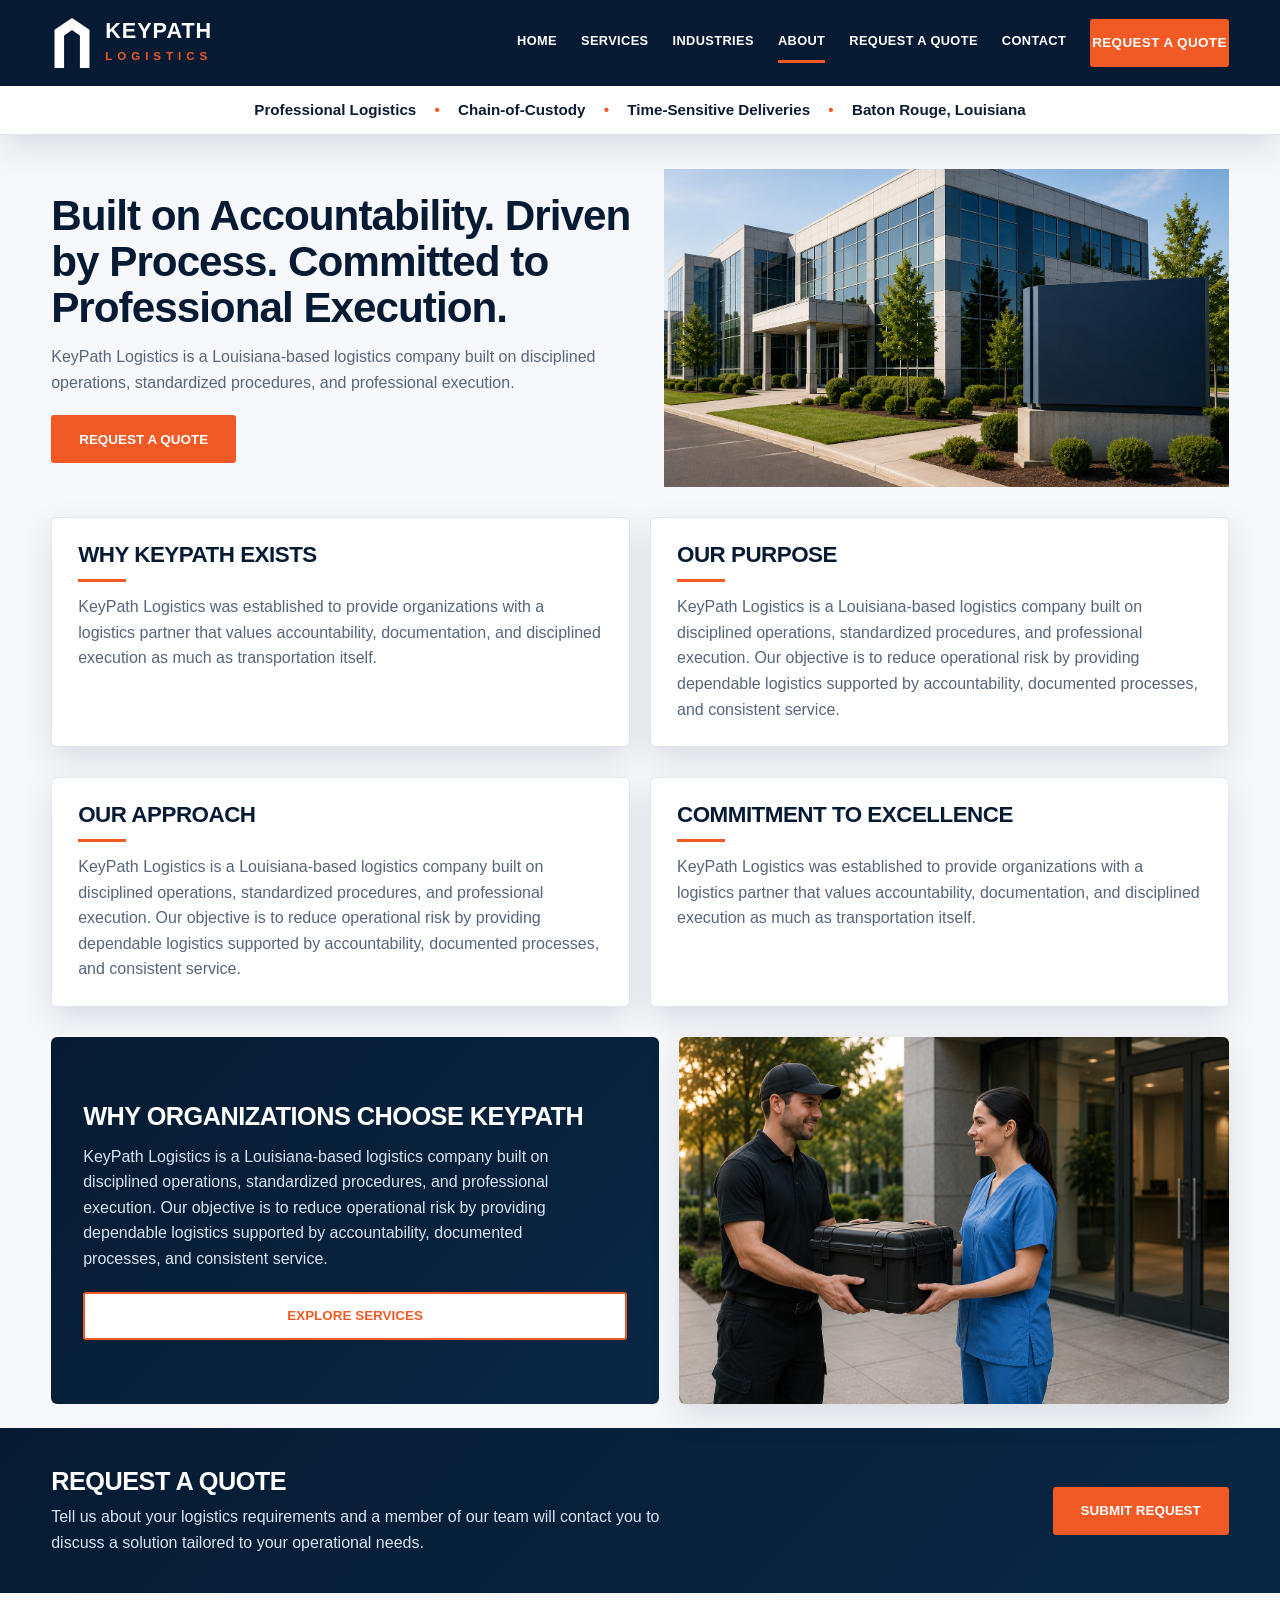
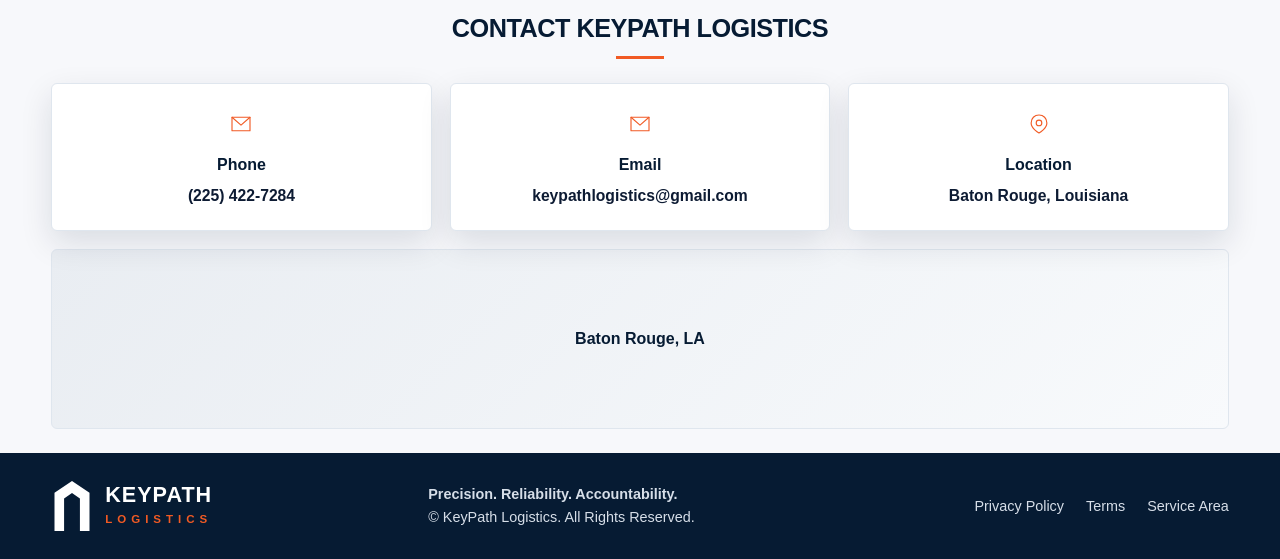
==== about.html @ 50ae0777 "Initial KeyPath Logistics website" ====
<!DOCTYPE html>
<html lang="en">
<head><meta charset="UTF-8"><meta name="viewport" content="width=device-width, initial-scale=1.0"><meta name="description" content="Learn about KeyPath Logistics, our purpose, disciplined approach, and commitment to professional execution."><link rel="canonical" href="about.html"><link rel="icon" href="assets/logo/keypath-icon.svg" type="image/svg+xml"><title>About | KeyPath Logistics</title><link rel="stylesheet" href="assets/css/styles.css"></head>
<body>
<header class="topbar"><div class="container nav"><a class="brand" href="index.html"><img src="assets/logo/keypath-icon.svg" alt="KeyPath Logistics"><span><strong>KEYPATH</strong><small>LOGISTICS</small></span></a><nav class="menu" aria-label="Primary navigation"><a href="index.html">Home</a><a href="services.html">Services</a><a href="industries.html">Industries</a><a class="active" href="about.html">About</a><a href="quote.html">Request a Quote</a><a href="contact.html">Contact</a><a class="btn primary" href="quote.html">Request a Quote</a></nav></div><div class="trust">Professional Logistics <span>•</span> Chain-of-Custody <span>•</span> Time-Sensitive Deliveries <span>•</span> Baton Rouge, Louisiana</div></header>
<main>
<section class="page-hero about-hero"><div class="container page-hero-grid"><div class="page-hero-copy"><h1>Built on Accountability. Driven by Process. Committed to Professional Execution.</h1><p>KeyPath Logistics is a Louisiana-based logistics company built on disciplined operations, standardized procedures, and professional execution.</p><a class="btn primary" href="quote.html">Request a Quote</a></div><div class="page-hero-media"><img src="assets/images/Hero-contact.jpg" alt="KeyPath logistics operations" loading="eager" decoding="async"></div></div></section>
<section class="section about-intro"><div class="container about-grid"><article class="about-card"><h2>Why KeyPath Exists</h2><p>KeyPath Logistics was established to provide organizations with a logistics partner that values accountability, documentation, and disciplined execution as much as transportation itself.</p></article><article class="about-card"><h2>Our Purpose</h2><p>KeyPath Logistics is a Louisiana-based logistics company built on disciplined operations, standardized procedures, and professional execution. Our objective is to reduce operational risk by providing dependable logistics supported by accountability, documented processes, and consistent service.</p></article></div></section>
<section class="section light about-approach"><div class="container about-grid"><article class="about-card"><h2>Our Approach</h2><p>KeyPath Logistics is a Louisiana-based logistics company built on disciplined operations, standardized procedures, and professional execution. Our objective is to reduce operational risk by providing dependable logistics supported by accountability, documented processes, and consistent service.</p></article><article class="about-card"><h2>Commitment to Excellence</h2><p>KeyPath Logistics was established to provide organizations with a logistics partner that values accountability, documentation, and disciplined execution as much as transportation itself.</p></article></div></section>
<section class="section about-choose"><div class="container about-choose-grid"><div class="about-quote-panel"><h2>Why Organizations Choose KeyPath</h2><p>KeyPath Logistics is a Louisiana-based logistics company built on disciplined operations, standardized procedures, and professional execution. Our objective is to reduce operational risk by providing dependable logistics supported by accountability, documented processes, and consistent service.</p><a class="btn outline" href="services.html">Explore Services</a></div><div class="about-visual-block"><!-- TODO: Replace with approved local asset --><img src="assets/images/Hero-home.jpg" alt="KeyPath logistics support" loading="lazy" decoding="async"></div></div></section>
<section class="cta-band"><div class="container cta-flex"><div><h2>Request a Quote</h2><p>Tell us about your logistics requirements and a member of our team will contact you to discuss a solution tailored to your operational needs.</p></div><a class="btn primary" href="quote.html">Submit Request</a></div></section>
<section class="section tight contact-section"><div class="container"><h2>Contact KeyPath Logistics</h2><div class="contact-cards"><div class="contact-card"><div class="icon"><svg viewBox="0 0 64 64" aria-hidden="true"><path d="M16 20h32v24H16z"/><path d="M16 20l16 14 16-14"/></svg></div><h3>Phone</h3><p>(225) 422-7284</p></div><div class="contact-card"><div class="icon"><svg viewBox="0 0 64 64" aria-hidden="true"><path d="M16 20h32v24H16z"/><path d="M16 20l16 14 16-14"/></svg></div><h3>Email</h3><p>keypathlogistics@gmail.com</p></div><div class="contact-card"><div class="icon"><svg viewBox="0 0 64 64" aria-hidden="true"><path d="M32 16c-8 0-14 6-14 14 0 10 14 18 14 18s14-8 14-18c0-8-6-14-14-14z"/><circle cx="32" cy="30" r="5"/></svg></div><h3>Location</h3><p>Baton Rouge, Louisiana</p></div></div><div class="map">Baton Rouge, LA</div></div></section>
</main>
<footer class="footer"><div class="container footer-grid"><a class="brand" href="index.html"><img src="assets/logo/keypath-icon.svg" alt="KeyPath Logistics"><span><strong>KEYPATH</strong><small>LOGISTICS</small></span></a><p><strong>Precision. Reliability. Accountability.</strong><br>© KeyPath Logistics. All Rights Reserved.</p><div class="footer-links"><span>Privacy Policy</span><span>Terms</span><span>Service Area</span></div></div></footer>
</body>
</html>
---- assets/css/styles.css ----
:root{
  --navy:#061b33;
  --navy2:#092744;
  --orange:#f15a24;
  --text:#0d1b33;
  --muted:#566579;
  --light:#f6f8fb;
  --white:#fff;
  --border:#dfe6ee;
  --shadow:0 12px 32px rgba(6,27,51,.12);
}
*{box-sizing:border-box}
html{scroll-behavior:smooth}
body{margin:0;font-family:Arial,Helvetica,sans-serif;color:var(--text);line-height:1.6;background:#f7f8fb}
a{text-decoration:none;color:inherit}
a:hover,a:focus-visible{outline:none}
a:focus-visible{box-shadow:0 0 0 3px rgba(241,90,36,.35)}
img{max-width:100%;display:block;height:auto}
.container{width:min(1180px,92%);margin:auto}
.topbar{background:var(--navy);color:white;position:sticky;top:0;z-index:50;box-shadow:var(--shadow)}
.nav{min-height:86px;display:flex;align-items:center;gap:28px;padding:18px 0}
.brand{display:flex;align-items:center;gap:12px;min-width:max-content}
.brand img{width:42px;height:50px}
.brand strong{display:block;font-size:1.35rem;letter-spacing:1px;line-height:1}
.brand small{display:block;color:var(--orange);font-weight:800;letter-spacing:5px;font-size:.72rem;margin-top:5px}
.menu{margin-left:auto;display:flex;gap:24px;align-items:center;text-transform:uppercase;font-size:.8rem;font-weight:800;letter-spacing:.03em}
.menu a{padding:8px 0;border-bottom:3px solid transparent}
.menu a.active,.menu a:hover{color:white;border-bottom-color:var(--orange)}
.btn{display:inline-flex;align-items:center;justify-content:center;min-height:48px;padding:0 26px;border-radius:3px;border:2px solid var(--orange);font-weight:900;text-transform:uppercase;font-size:.84rem}
.btn.primary{background:var(--orange);color:white}
.btn.outline{background:white;color:var(--orange)}
.btn.primary:hover{background:#d94d1f}
.trust{background:white;color:var(--text);text-align:center;padding:12px 16px;border-bottom:1px solid var(--border);font-size:.95rem;font-weight:600}
.trust span{color:var(--orange);padding:0 14px}
.hero{min-height:430px;display:flex;align-items:center;background:#f7f8fb;padding:16px 0 22px}
.hero.home{min-height:430px}
.hero-grid{display:grid;grid-template-columns:1fr 1.12fr;gap:18px;align-items:center}
.hero-copy{max-width:560px;padding:4px 0}
.hero-media{display:flex;justify-content:flex-end}
.hero-media img{width:100%;max-width:760px;aspect-ratio:16/9;height:auto;object-fit:cover;border-radius:0;box-shadow:none}
.hero h1{font-size:clamp(2rem,3.2vw,2.9rem);line-height:1.05;letter-spacing:-1px;margin:0 0 14px;color:var(--navy);text-align:left}
.hero h2{font-size:1.15rem;line-height:1.3;margin:0 0 12px;text-transform:none;text-align:left;letter-spacing:0}
.hero h2:after{display:none}
.hero p{font-size:1rem;margin:0 0 20px;color:var(--muted)}
.section{padding:34px 0}
.section.tight{padding:20px 0 24px}
.light{background:var(--light)}
h2{text-align:center;text-transform:uppercase;font-size:1.58rem;line-height:1.2;margin:0 0 16px;letter-spacing:-.5px;color:var(--navy)}
h2:after{content:"";display:block;width:48px;height:3px;background:var(--orange);margin:12px auto 0}
.center{text-align:center}
.intro{max-width:850px;margin:0 auto 36px;font-size:1.12rem}
.grid{display:grid;gap:18px}
.grid.four{grid-template-columns:repeat(4,1fr)}
.grid.five{grid-template-columns:repeat(5,1fr)}
.grid.three{grid-template-columns:repeat(3,1fr)}
.grid.two{grid-template-columns:repeat(2,1fr)}
.services-grid .card,.industries-grid .card{min-height:100%}
.home-why{padding-top:16px;padding-bottom:18px}
.home-why h2{margin-bottom:14px}
.home-services{padding-top:14px;padding-bottom:24px}
.home-services h2{margin-bottom:14px}
.home-industries{padding-top:16px;padding-bottom:24px}
.home-industries h2{margin-bottom:14px}
.home-commitments{padding-top:16px;padding-bottom:12px}
.home-commitments h2{margin-bottom:14px}
.about-quote{padding:8px 0 0}
.icon-card{text-align:center;padding:20px 14px;border-right:1px solid var(--border);background:transparent}
.icon-card:last-child{border-right:0}
.icon{display:flex;align-items:center;justify-content:center;height:58px;color:var(--orange);line-height:1}
.icon svg{width:46px;height:46px;stroke:currentColor;stroke-width:2;fill:none;stroke-linecap:round;stroke-linejoin:round}
.icon-card h3{margin:12px 0 8px;font-size:1rem;color:var(--navy)}
.icon-card p{margin:0;font-size:.92rem;color:var(--muted)}
.card{background:white;border:1px solid var(--border);box-shadow:var(--shadow);overflow:hidden;border-radius:6px}
.card img{height:148px;width:100%;object-fit:cover}
.card-body{padding:18px 18px 20px}
.card h3{margin:0 0 8px;font-size:1rem;color:var(--navy)}
.card h3:after{content:"";display:block;width:34px;height:2px;background:var(--orange);margin-top:8px}
.card p{margin:0 0 10px;font-size:.9rem;color:var(--muted)}
.card ul{margin:12px 0 0;padding-left:18px;font-size:.9rem}
.dark-title{display:flex;flex-direction:column;justify-content:flex-end}
.dark-title img{height:148px}
.dark-title h3{background:var(--navy);color:white;text-align:center;margin:0;padding:16px 12px;font-size:.95rem;text-transform:uppercase;letter-spacing:.03em}
.dark-title h3:after{display:none}
.service-row{display:grid;grid-template-columns:280px 90px 1fr 240px 190px;align-items:center;background:white;border:1px solid var(--border);box-shadow:var(--shadow);margin-bottom:10px}
.service-row img{width:100%;height:150px;object-fit:cover}
.service-row .icon{font-size:2.3rem;text-align:center}
.service-row>div{padding:20px;border-left:1px solid var(--border)}
.service-row ul{margin:8px 0 0;padding-left:18px;font-size:.9rem}
.commit{display:grid;grid-template-columns:repeat(4,1fr);gap:0}
.commit .icon-card{border-right:1px solid var(--border)}
.about-quote{padding:6px 0 0}
.about-quote-grid{display:grid;grid-template-columns:1.2fr .8fr;gap:20px;align-items:stretch}
.about-panel{display:grid;grid-template-columns:1fr 1fr;gap:0;overflow:hidden;background:white;border:1px solid var(--border);box-shadow:var(--shadow)}
.about-visual img{width:100%;height:100%;min-height:300px;object-fit:cover}
.about-copy{padding:38px 36px;display:flex;flex-direction:column;justify-content:center}
.about-copy h2{text-align:left;margin:0 0 16px}
.about-copy h2:after{margin:12px 0 0}
.about-copy p{color:var(--muted);margin:0 0 22px}
.quote-panel{background:linear-gradient(135deg,var(--navy),var(--navy2));color:white;padding:42px 36px;display:flex;flex-direction:column;justify-content:center;min-height:300px}
.quote-panel h2{text-align:left;color:white;margin:0 0 12px}
.quote-panel h2:after{display:none}
.quote-panel p{color:#d9e4f0;margin:0 0 24px;max-width:460px}
.quote-grid{display:grid;grid-template-columns:1.45fr .85fr;gap:30px}
.form,.expect,.contact-card,.panel{background:white;border:1px solid var(--border);box-shadow:var(--shadow);padding:28px}
.form{display:grid;grid-template-columns:1fr 1fr;gap:16px}
.form h3{grid-column:1/-1;margin:0;text-transform:uppercase}
.form label{font-size:.86rem;font-weight:800}
.form input,.form select,.form textarea{width:100%;margin-top:6px;min-height:42px;border:1px solid #cbd5df;border-radius:3px;padding:10px;font:inherit}
.form textarea,.form .full{grid-column:1/-1}
.form button{grid-column:1/-1;min-height:56px}
.expect h3{text-align:center;text-transform:uppercase}
.expect li{margin-bottom:28px}
.privacy{background:var(--light);border-left:4px solid var(--orange);padding:18px;margin-top:30px}
.contact-section{padding-top:44px}
.contact-cards{display:grid;grid-template-columns:repeat(3,1fr);gap:18px;margin-top:24px}
.contact-card{background:white;border:1px solid var(--border);box-shadow:var(--shadow);padding:22px 20px;text-align:center;border-radius:6px}
.contact-card .icon{font-size:2.6rem;height:auto}
.contact-card .icon svg{width:36px;height:36px}
.contact-card h3{margin:10px 0 6px;color:var(--navy);font-size:1rem}
.contact-card p{font-size:.98rem;font-weight:800;margin:0;color:var(--text)}
.map{height:180px;background:linear-gradient(135deg,#e9edf2,#f8fafc);border:1px solid var(--border);display:grid;place-items:center;color:var(--navy);font-weight:800;margin-top:18px;border-radius:6px}
.footer{background:var(--navy);color:white;padding:28px 0}
.footer-grid{display:grid;grid-template-columns:1fr 1.2fr 1fr;gap:24px;align-items:center}
.footer p{color:#d6dee8;margin:0;font-size:.9rem}
.footer-links{display:flex;gap:22px;justify-content:flex-end;font-size:.9rem}
.footer-links span{color:#d6dee8}
.footer-links a:hover{color:var(--orange)}
.note{font-size:.9rem;color:var(--muted)}
.page-hero{padding:34px 0 18px;background:#f7f8fb}
.page-hero-grid{display:grid;grid-template-columns:1.02fr .98fr;gap:24px;align-items:center}
.page-hero-copy h1{font-size:clamp(2.1rem,3.3vw,2.95rem);line-height:1.08;letter-spacing:-1px;margin:0 0 14px;color:var(--navy)}
.page-hero-copy p{font-size:1rem;max-width:560px;color:var(--muted);margin:0 0 20px}
.page-hero-media img{width:100%;aspect-ratio:16/9;object-fit:cover;border-radius:0;box-shadow:none}
.services-list-section{padding-top:10px;padding-bottom:24px}
.services-intro{max-width:860px;margin:0 0 20px;font-size:1.02rem;color:var(--muted)}
.service-rows{display:grid;gap:14px}
.service-row{display:grid;grid-template-columns:220px 1fr;gap:0;overflow:hidden;background:white;border:1px solid var(--border);box-shadow:var(--shadow);border-radius:6px}
.service-row-media img{width:100%;height:100%;min-height:150px;object-fit:cover}
.service-row-copy{padding:22px 24px;display:flex;flex-direction:column;justify-content:center}
.service-row-copy h3{margin:0 0 8px;font-size:1.05rem;color:var(--navy)}
.service-row-copy h3:after{content:"";display:block;width:34px;height:2px;background:var(--orange);margin-top:8px}
.service-row-copy p{margin:0;color:var(--muted);font-size:.94rem}
.commitments-section{padding-top:12px;padding-bottom:24px}
.commit-grid{display:grid;grid-template-columns:repeat(4,1fr);gap:0}
.commit-grid .icon-card{border-right:1px solid var(--border);padding:20px 16px}
.commit-grid .icon-card:last-child{border-right:0}
.cta-band{background:linear-gradient(135deg,var(--navy),var(--navy2));color:white;padding:38px 0}
.cta-flex{display:flex;align-items:center;justify-content:space-between;gap:24px}
.cta-flex h2{color:white;text-align:left;margin:0 0 8px}
.cta-flex h2:after{display:none}
.cta-flex p{color:#d9e4f0;max-width:640px;margin:0}
.industries-list-section{padding-top:10px;padding-bottom:24px}
.industry-grid{display:grid;grid-template-columns:repeat(3,1fr);gap:18px}
.industry-card{background:white;border:1px solid var(--border);box-shadow:var(--shadow);overflow:hidden;border-radius:6px}
.industry-card-media img{width:100%;height:160px;object-fit:cover}
.industry-card-copy{padding:18px 20px 20px}
.industry-card-copy h3{margin:0 0 8px;font-size:1.02rem;color:var(--navy)}
.industry-card-copy h3:after{content:"";display:block;width:34px;height:2px;background:var(--orange);margin-top:8px}
.industry-card-copy p{margin:0;color:var(--muted);font-size:.92rem}
.about-intro{padding-top:12px;padding-bottom:22px}
.about-grid{display:grid;grid-template-columns:repeat(2,1fr);gap:20px}
.about-card{background:white;border:1px solid var(--border);box-shadow:var(--shadow);padding:24px 26px;border-radius:6px}
.about-card h2{margin:0 0 12px;text-align:left;font-size:1.4rem}
.about-card h2:after{margin:10px 0 0;text-align:left}
.about-card p{margin:0;color:var(--muted)}
.about-approach{padding-top:8px;padding-bottom:24px}
.about-choose{padding-top:6px;padding-bottom:24px}
.about-choose-grid{display:grid;grid-template-columns:1.05fr .95fr;gap:20px;align-items:stretch}
.about-quote-panel{background:linear-gradient(135deg,var(--navy),var(--navy2));color:white;padding:34px 32px;display:flex;flex-direction:column;justify-content:center;min-height:300px;border-radius:6px}
.about-quote-panel h2{color:white;text-align:left;margin:0 0 12px}
.about-quote-panel h2:after{display:none}
.about-quote-panel p{color:#d9e4f0;margin:0 0 20px;max-width:500px}
.about-visual-block img{width:100%;height:100%;min-height:300px;object-fit:cover;border-radius:6px;box-shadow:var(--shadow)}
.quote-section{padding-top:10px;padding-bottom:26px}
.quote-grid{display:grid;grid-template-columns:1.15fr .85fr;gap:20px;align-items:start}
.quote-form-panel,.what-to-expect{background:white;border:1px solid var(--border);box-shadow:var(--shadow);padding:26px 28px;border-radius:6px}
.quote-form-panel h2{margin:0 0 10px;text-align:left}
.quote-form-panel h2:after{margin:10px 0 0}
.quote-form-panel p{margin:0 0 18px;color:var(--muted)}
.form{display:grid;grid-template-columns:1fr 1fr;gap:14px}
.form label{font-size:.9rem;font-weight:700;color:var(--navy)}
.form input,.form select,.form textarea{width:100%;margin-top:6px;min-height:44px;border:1px solid #cbd5df;border-radius:3px;padding:10px 12px;font:inherit}
.form textarea{min-height:110px}
.form .full{grid-column:1/-1}
.form .btn{grid-column:1/-1;border:none;min-height:48px}
.what-to-expect h3{margin:0 0 14px;font-size:1.15rem;color:var(--navy)}
.what-to-expect ul{margin:0 0 18px;padding-left:18px;color:var(--muted)}
.what-to-expect li{margin-bottom:10px}
.privacy{background:var(--light);border-left:4px solid var(--orange);padding:14px 16px;color:var(--muted);font-size:.92rem}
.quote-hero{padding-bottom:14px}
.contact-hero .page-hero-copy{max-width:560px}
.contact-hero .page-hero-media img{height:280px;object-fit:cover}
.contact-overview{padding-top:10px;padding-bottom:8px}
.contact-cards-grid{display:grid;grid-template-columns:repeat(3,1fr);gap:18px}
.contact-detail-card{background:white;border:1px solid var(--border);box-shadow:var(--shadow);padding:24px 20px;border-radius:6px;text-align:center}
.contact-detail-card h3{margin:0 0 10px;color:var(--navy)}
.contact-detail-card p{margin:0;color:var(--muted)}
.contact-info-grid-section{padding-top:6px;padding-bottom:20px}
.contact-info-grid{display:grid;grid-template-columns:repeat(2,1fr);gap:18px}
.contact-info-card{background:white;border:1px solid var(--border);box-shadow:var(--shadow);padding:24px 22px;border-radius:6px}
.contact-info-card h3{margin:0 0 10px;color:var(--navy)}
.contact-info-card p{margin:0;color:var(--muted)}
.location-section{padding-top:6px;padding-bottom:24px}
.location-grid{display:grid;grid-template-columns:.95fr 1.05fr;gap:18px;align-items:stretch}
.location-card,.map-card{background:white;border:1px solid var(--border);box-shadow:var(--shadow);padding:24px 22px;border-radius:6px}
.location-card h3{margin:0 0 10px;color:var(--navy)}
.location-card p{margin:0;color:var(--muted)}
.map-card .map{height:220px;margin-top:0}
.contact-section{padding-top:34px}
@media(max-width:1050px){
  .nav{height:auto;flex-direction:column;padding:18px 0}.menu{margin:0;flex-wrap:wrap;justify-content:center}.menu .btn{display:none}
  .container{width:min(1180px,94%)}
  .grid.five,.grid.four,.grid.three,.grid.two,.commit,.quote-grid,.contact-cards,.footer-grid,.about-panel,.about-quote-grid{grid-template-columns:1fr}
  .service-row{grid-template-columns:1fr}.service-row>div{border-left:0;border-top:1px solid var(--border)}
  .icon-card{border-right:0;border-bottom:1px solid var(--border)}
  .cta-flex{flex-direction:column;align-items:flex-start}.form{grid-template-columns:1fr}
  .hero-grid{grid-template-columns:1fr}
  .hero-media img{max-width:none;height:320px}
  .about-visual img{min-height:240px}
  .quote-panel{min-height:auto}
}
@media(max-width:640px){
  .trust{font-size:.8rem}.trust span{padding:0 5px}
  .brand{min-width:0}
  .brand strong{font-size:1.1rem}
  .menu{gap:12px}
  .hero{min-height:auto;padding:24px 0 30px}
  .section{padding:42px 0}.hero h1{font-size:2.1rem}.hero-copy{padding:0 0 20px}.about-copy,.quote-panel{padding:28px 24px}.card img{height:150px}
}
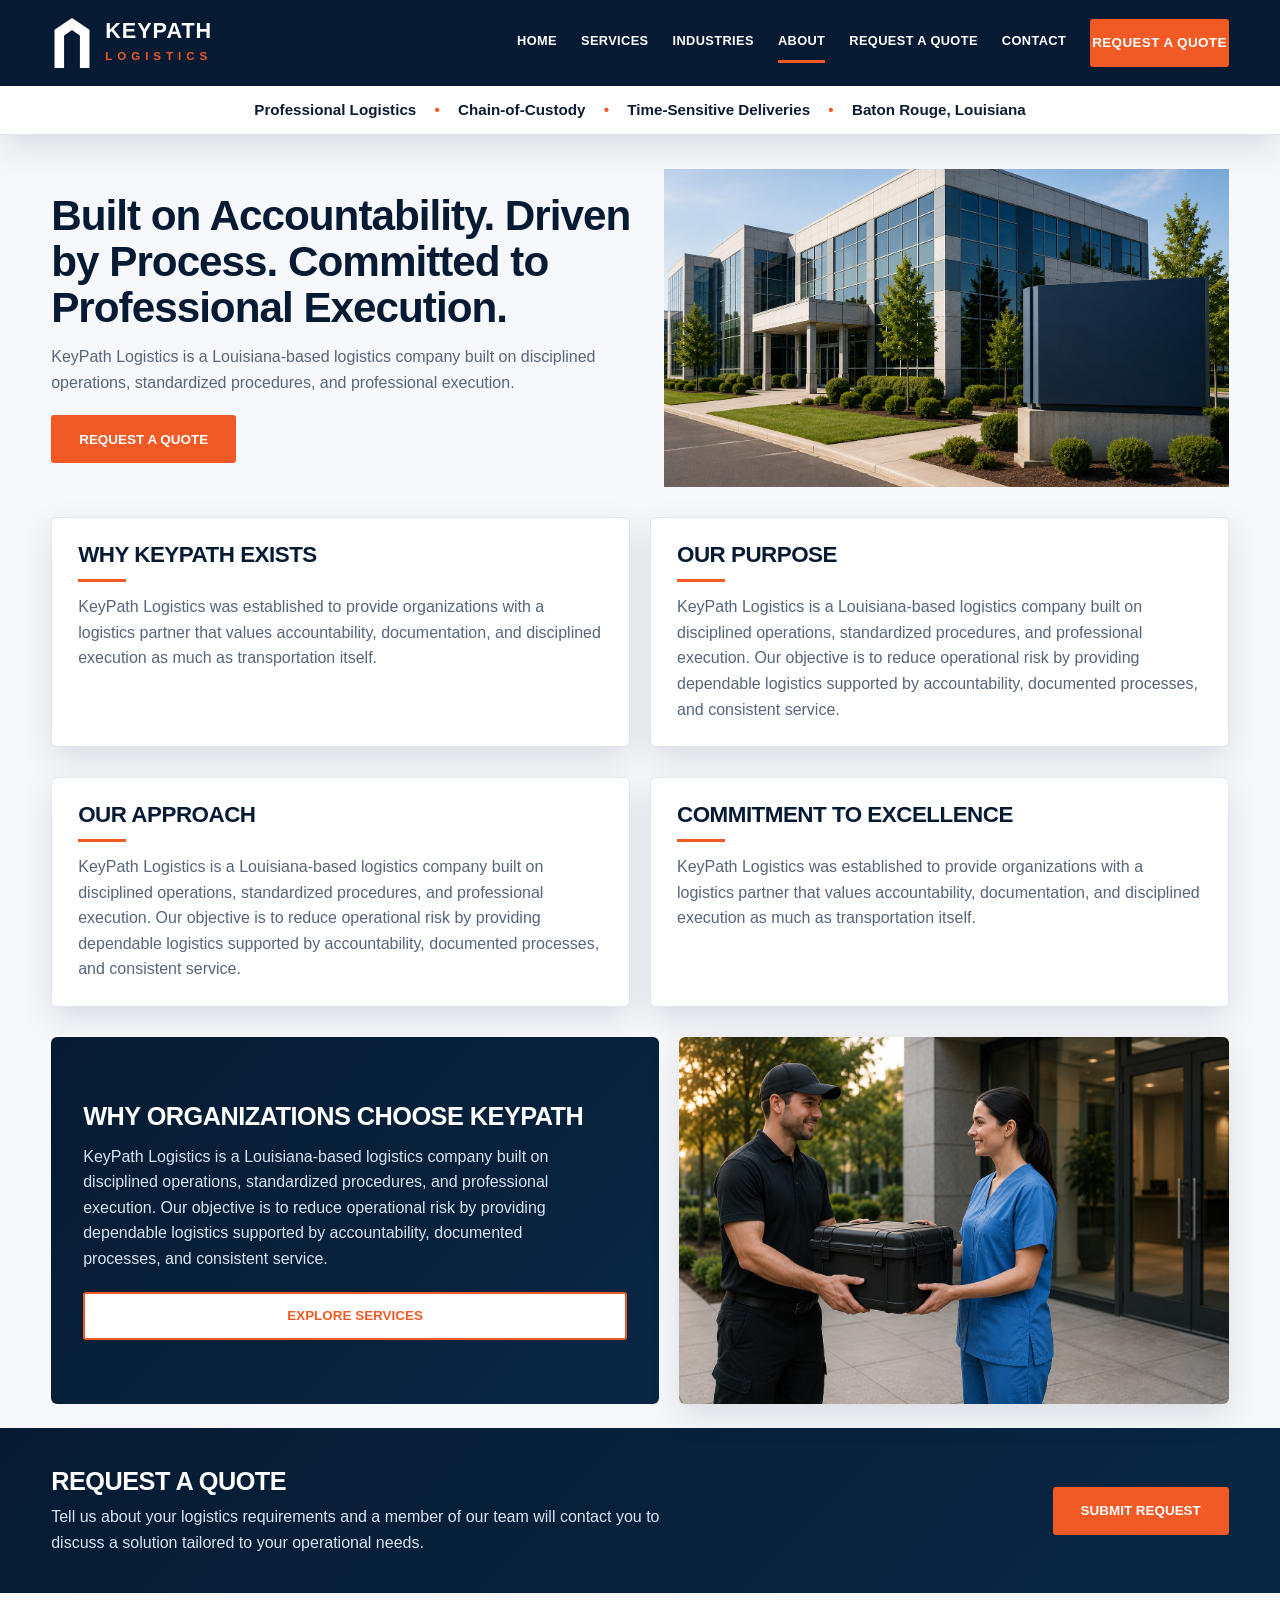
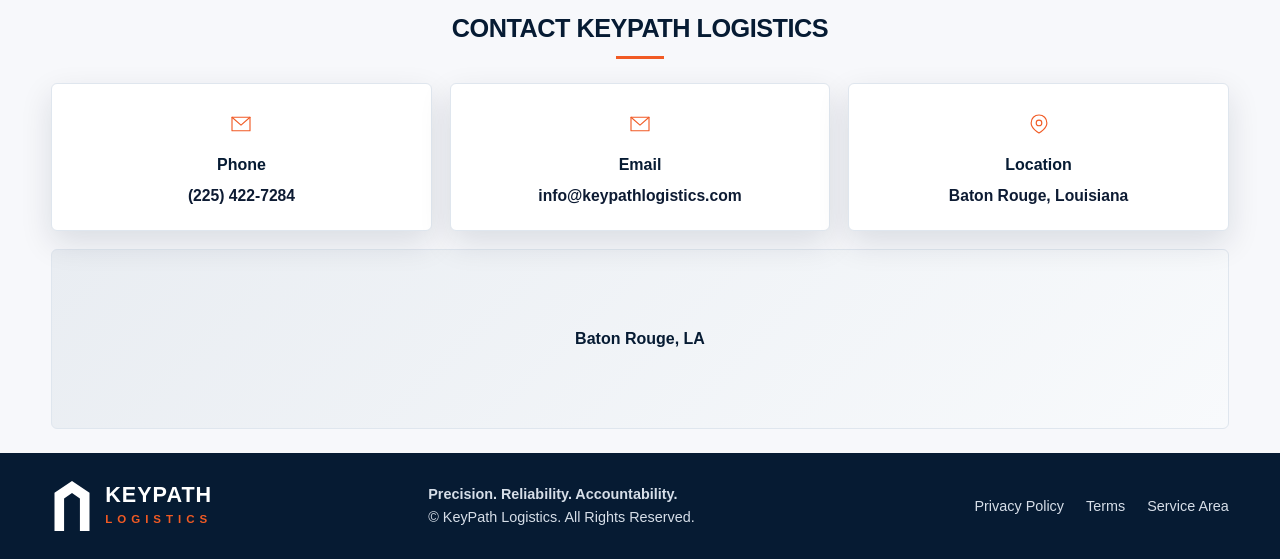
==== commit 2e936fab: "Update website email to info@keypathlogistics.com" ====
--- a/about.html
+++ b/about.html
@@ -9,7 +9,7 @@
 <section class="section light about-approach"><div class="container about-grid"><article class="about-card"><h2>Our Approach</h2><p>KeyPath Logistics is a Louisiana-based logistics company built on disciplined operations, standardized procedures, and professional execution. Our objective is to reduce operational risk by providing dependable logistics supported by accountability, documented processes, and consistent service.</p></article><article class="about-card"><h2>Commitment to Excellence</h2><p>KeyPath Logistics was established to provide organizations with a logistics partner that values accountability, documentation, and disciplined execution as much as transportation itself.</p></article></div></section>
 <section class="section about-choose"><div class="container about-choose-grid"><div class="about-quote-panel"><h2>Why Organizations Choose KeyPath</h2><p>KeyPath Logistics is a Louisiana-based logistics company built on disciplined operations, standardized procedures, and professional execution. Our objective is to reduce operational risk by providing dependable logistics supported by accountability, documented processes, and consistent service.</p><a class="btn outline" href="services.html">Explore Services</a></div><div class="about-visual-block"><!-- TODO: Replace with approved local asset --><img src="assets/images/Hero-home.jpg" alt="KeyPath logistics support" loading="lazy" decoding="async"></div></div></section>
 <section class="cta-band"><div class="container cta-flex"><div><h2>Request a Quote</h2><p>Tell us about your logistics requirements and a member of our team will contact you to discuss a solution tailored to your operational needs.</p></div><a class="btn primary" href="quote.html">Submit Request</a></div></section>
-<section class="section tight contact-section"><div class="container"><h2>Contact KeyPath Logistics</h2><div class="contact-cards"><div class="contact-card"><div class="icon"><svg viewBox="0 0 64 64" aria-hidden="true"><path d="M16 20h32v24H16z"/><path d="M16 20l16 14 16-14"/></svg></div><h3>Phone</h3><p>(225) 422-7284</p></div><div class="contact-card"><div class="icon"><svg viewBox="0 0 64 64" aria-hidden="true"><path d="M16 20h32v24H16z"/><path d="M16 20l16 14 16-14"/></svg></div><h3>Email</h3><p>keypathlogistics@gmail.com</p></div><div class="contact-card"><div class="icon"><svg viewBox="0 0 64 64" aria-hidden="true"><path d="M32 16c-8 0-14 6-14 14 0 10 14 18 14 18s14-8 14-18c0-8-6-14-14-14z"/><circle cx="32" cy="30" r="5"/></svg></div><h3>Location</h3><p>Baton Rouge, Louisiana</p></div></div><div class="map">Baton Rouge, LA</div></div></section>
+<section class="section tight contact-section"><div class="container"><h2>Contact KeyPath Logistics</h2><div class="contact-cards"><div class="contact-card"><div class="icon"><svg viewBox="0 0 64 64" aria-hidden="true"><path d="M16 20h32v24H16z"/><path d="M16 20l16 14 16-14"/></svg></div><h3>Phone</h3><p>(225) 422-7284</p></div><div class="contact-card"><div class="icon"><svg viewBox="0 0 64 64" aria-hidden="true"><path d="M16 20h32v24H16z"/><path d="M16 20l16 14 16-14"/></svg></div><h3>Email</h3><p>info@keypathlogistics.com</p></div><div class="contact-card"><div class="icon"><svg viewBox="0 0 64 64" aria-hidden="true"><path d="M32 16c-8 0-14 6-14 14 0 10 14 18 14 18s14-8 14-18c0-8-6-14-14-14z"/><circle cx="32" cy="30" r="5"/></svg></div><h3>Location</h3><p>Baton Rouge, Louisiana</p></div></div><div class="map">Baton Rouge, LA</div></div></section>
 </main>
 <footer class="footer"><div class="container footer-grid"><a class="brand" href="index.html"><img src="assets/logo/keypath-icon.svg" alt="KeyPath Logistics"><span><strong>KEYPATH</strong><small>LOGISTICS</small></span></a><p><strong>Precision. Reliability. Accountability.</strong><br>© KeyPath Logistics. All Rights Reserved.</p><div class="footer-links"><span>Privacy Policy</span><span>Terms</span><span>Service Area</span></div></div></footer>
 </body>
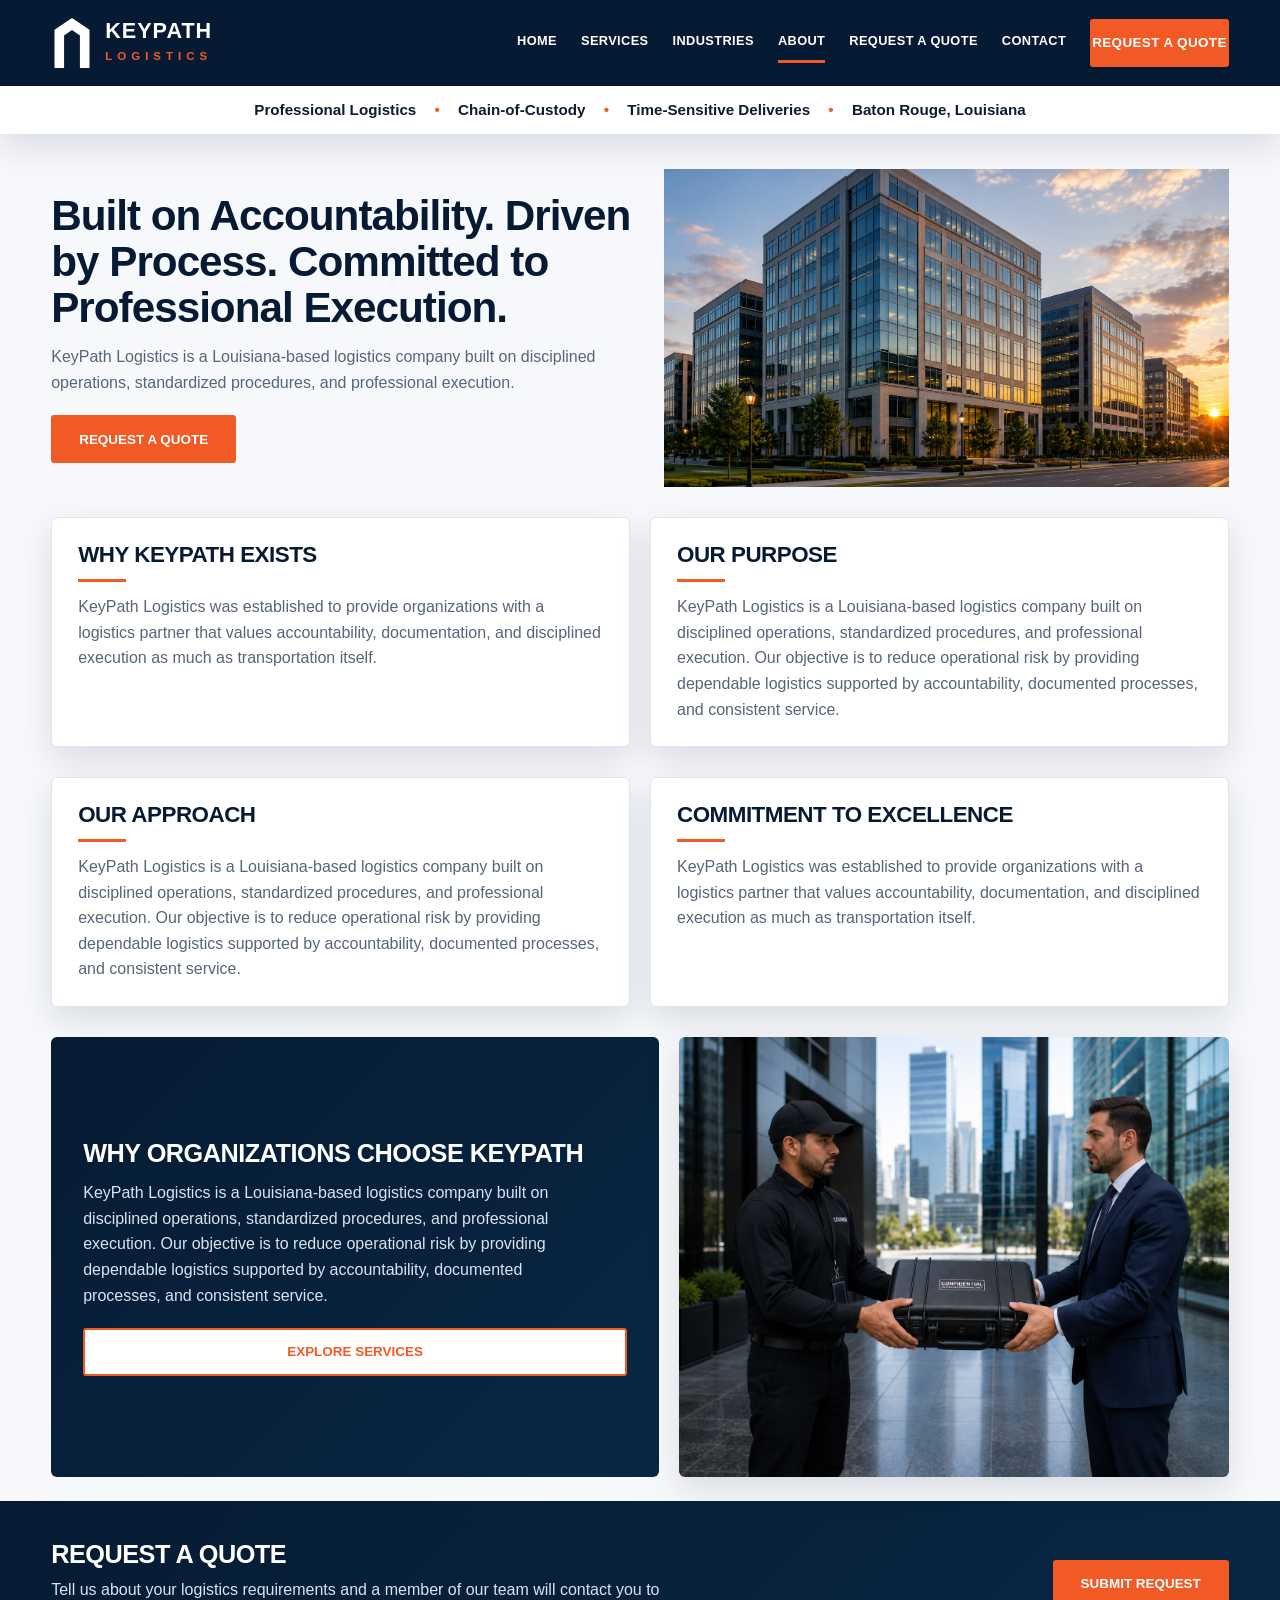
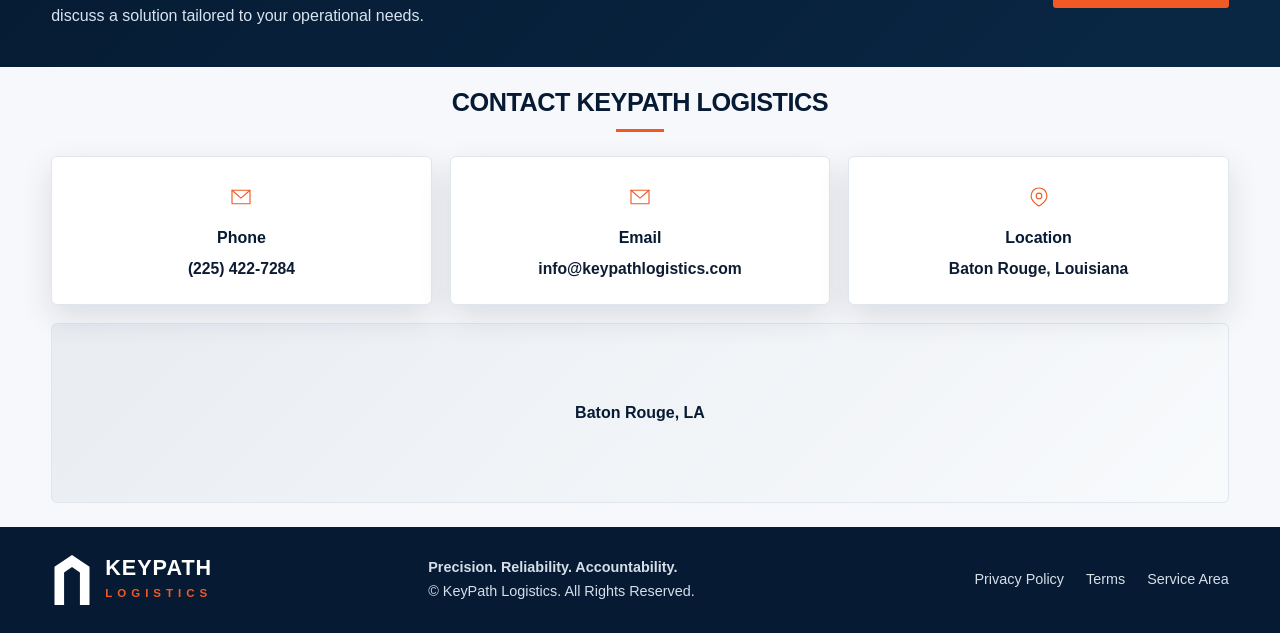
==== commit 328c6b8a: "Complete website image update" ====
--- a/about.html
+++ b/about.html
@@ -1,13 +1,13 @@
 <!DOCTYPE html>
 <html lang="en">
-<head><meta charset="UTF-8"><meta name="viewport" content="width=device-width, initial-scale=1.0"><meta name="description" content="Learn about KeyPath Logistics, our purpose, disciplined approach, and commitment to professional execution."><link rel="canonical" href="about.html"><link rel="icon" href="assets/logo/keypath-icon.svg" type="image/svg+xml"><title>About | KeyPath Logistics</title><link rel="stylesheet" href="assets/css/styles.css"></head>
+<head><meta charset="UTF-8"><meta name="viewport" content="width=device-width, initial-scale=1.0"><meta name="description" content="Learn about KeyPath Logistics, our disciplined approach, documented accountability, and professional logistics services in Baton Rouge."><link rel="canonical" href="https://keypathlogistics.com/about.html"><link rel="icon" href="assets/logo/keypath-icon.svg" type="image/svg+xml"><title>About KeyPath Logistics | Professional Logistics</title><meta property="og:title" content="About KeyPath Logistics | Professional Logistics"><meta property="og:description" content="Learn about KeyPath Logistics, our disciplined approach, documented accountability, and professional logistics services in Baton Rouge."><meta property="og:type" content="website"><meta property="og:url" content="https://keypathlogistics.com/about.html"><meta property="og:site_name" content="KeyPath Logistics"><meta property="og:image" content="https://keypathlogistics.com/assets/logo/keypath-icon.svg"><meta name="twitter:card" content="summary"><meta name="twitter:title" content="About KeyPath Logistics | Professional Logistics"><meta name="twitter:description" content="Learn about KeyPath Logistics, our disciplined approach, documented accountability, and professional logistics services in Baton Rouge."><meta name="twitter:url" content="https://keypathlogistics.com/about.html"><meta name="twitter:image" content="https://keypathlogistics.com/assets/logo/keypath-icon.svg"><link rel="stylesheet" href="assets/css/styles.css"></head>
 <body>
 <header class="topbar"><div class="container nav"><a class="brand" href="index.html"><img src="assets/logo/keypath-icon.svg" alt="KeyPath Logistics"><span><strong>KEYPATH</strong><small>LOGISTICS</small></span></a><nav class="menu" aria-label="Primary navigation"><a href="index.html">Home</a><a href="services.html">Services</a><a href="industries.html">Industries</a><a class="active" href="about.html">About</a><a href="quote.html">Request a Quote</a><a href="contact.html">Contact</a><a class="btn primary" href="quote.html">Request a Quote</a></nav></div><div class="trust">Professional Logistics <span>•</span> Chain-of-Custody <span>•</span> Time-Sensitive Deliveries <span>•</span> Baton Rouge, Louisiana</div></header>
 <main>
-<section class="page-hero about-hero"><div class="container page-hero-grid"><div class="page-hero-copy"><h1>Built on Accountability. Driven by Process. Committed to Professional Execution.</h1><p>KeyPath Logistics is a Louisiana-based logistics company built on disciplined operations, standardized procedures, and professional execution.</p><a class="btn primary" href="quote.html">Request a Quote</a></div><div class="page-hero-media"><img src="assets/images/Hero-contact.jpg" alt="KeyPath logistics operations" loading="eager" decoding="async"></div></div></section>
+<section class="page-hero about-hero"><div class="container page-hero-grid"><div class="page-hero-copy"><h1>Built on Accountability. Driven by Process. Committed to Professional Execution.</h1><p>KeyPath Logistics is a Louisiana-based logistics company built on disciplined operations, standardized procedures, and professional execution.</p><a class="btn primary" href="quote.html">Request a Quote</a></div><div class="page-hero-media"><img src="assets/images/about-office-building.jpg" alt="About KeyPath logistics operations" loading="eager" decoding="async"></div></div></section>
 <section class="section about-intro"><div class="container about-grid"><article class="about-card"><h2>Why KeyPath Exists</h2><p>KeyPath Logistics was established to provide organizations with a logistics partner that values accountability, documentation, and disciplined execution as much as transportation itself.</p></article><article class="about-card"><h2>Our Purpose</h2><p>KeyPath Logistics is a Louisiana-based logistics company built on disciplined operations, standardized procedures, and professional execution. Our objective is to reduce operational risk by providing dependable logistics supported by accountability, documented processes, and consistent service.</p></article></div></section>
 <section class="section light about-approach"><div class="container about-grid"><article class="about-card"><h2>Our Approach</h2><p>KeyPath Logistics is a Louisiana-based logistics company built on disciplined operations, standardized procedures, and professional execution. Our objective is to reduce operational risk by providing dependable logistics supported by accountability, documented processes, and consistent service.</p></article><article class="about-card"><h2>Commitment to Excellence</h2><p>KeyPath Logistics was established to provide organizations with a logistics partner that values accountability, documentation, and disciplined execution as much as transportation itself.</p></article></div></section>
-<section class="section about-choose"><div class="container about-choose-grid"><div class="about-quote-panel"><h2>Why Organizations Choose KeyPath</h2><p>KeyPath Logistics is a Louisiana-based logistics company built on disciplined operations, standardized procedures, and professional execution. Our objective is to reduce operational risk by providing dependable logistics supported by accountability, documented processes, and consistent service.</p><a class="btn outline" href="services.html">Explore Services</a></div><div class="about-visual-block"><!-- TODO: Replace with approved local asset --><img src="assets/images/Hero-home.jpg" alt="KeyPath logistics support" loading="lazy" decoding="async"></div></div></section>
+<section class="section about-choose"><div class="container about-choose-grid"><div class="about-quote-panel"><h2>Why Organizations Choose KeyPath</h2><p>KeyPath Logistics is a Louisiana-based logistics company built on disciplined operations, standardized procedures, and professional execution. Our objective is to reduce operational risk by providing dependable logistics supported by accountability, documented processes, and consistent service.</p><a class="btn outline" href="services.html">Explore Services</a></div><div class="about-visual-block"><!-- TODO: Replace with approved local asset --><img src="assets/images/secure-courier.jpg" alt="Secure professional logistics support" loading="lazy" decoding="async"></div></div></section>
 <section class="cta-band"><div class="container cta-flex"><div><h2>Request a Quote</h2><p>Tell us about your logistics requirements and a member of our team will contact you to discuss a solution tailored to your operational needs.</p></div><a class="btn primary" href="quote.html">Submit Request</a></div></section>
 <section class="section tight contact-section"><div class="container"><h2>Contact KeyPath Logistics</h2><div class="contact-cards"><div class="contact-card"><div class="icon"><svg viewBox="0 0 64 64" aria-hidden="true"><path d="M16 20h32v24H16z"/><path d="M16 20l16 14 16-14"/></svg></div><h3>Phone</h3><p>(225) 422-7284</p></div><div class="contact-card"><div class="icon"><svg viewBox="0 0 64 64" aria-hidden="true"><path d="M16 20h32v24H16z"/><path d="M16 20l16 14 16-14"/></svg></div><h3>Email</h3><p>info@keypathlogistics.com</p></div><div class="contact-card"><div class="icon"><svg viewBox="0 0 64 64" aria-hidden="true"><path d="M32 16c-8 0-14 6-14 14 0 10 14 18 14 18s14-8 14-18c0-8-6-14-14-14z"/><circle cx="32" cy="30" r="5"/></svg></div><h3>Location</h3><p>Baton Rouge, Louisiana</p></div></div><div class="map">Baton Rouge, LA</div></div></section>
 </main>
